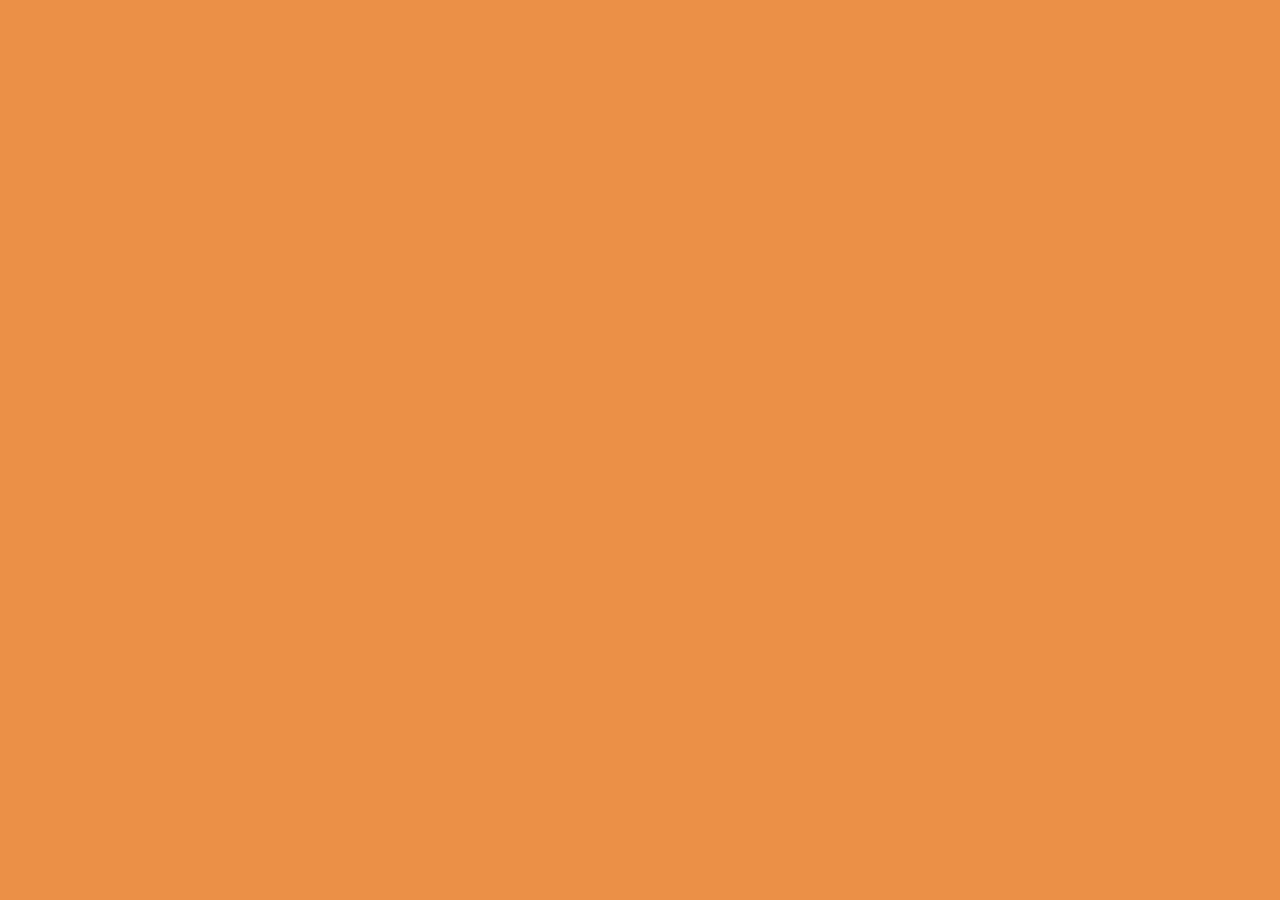
==== index.html @ 6bf0b113 "Update page title and background color. Co-authored-by: Cursor <cursoragent@cursor.com>" ====
<!DOCTYPE html>
<html lang="ko">
<head>
    <meta charset="UTF-8">
    <meta name="viewport" content="width=device-width, initial-scale=1.0">
    <title>황지환</title>
    <link rel="stylesheet" href="style.css">
</head>
<body>

    <script src="script.js"></script>
</body>
</html>
---- style.css ----
body {
    background-color: #eb9047;
}
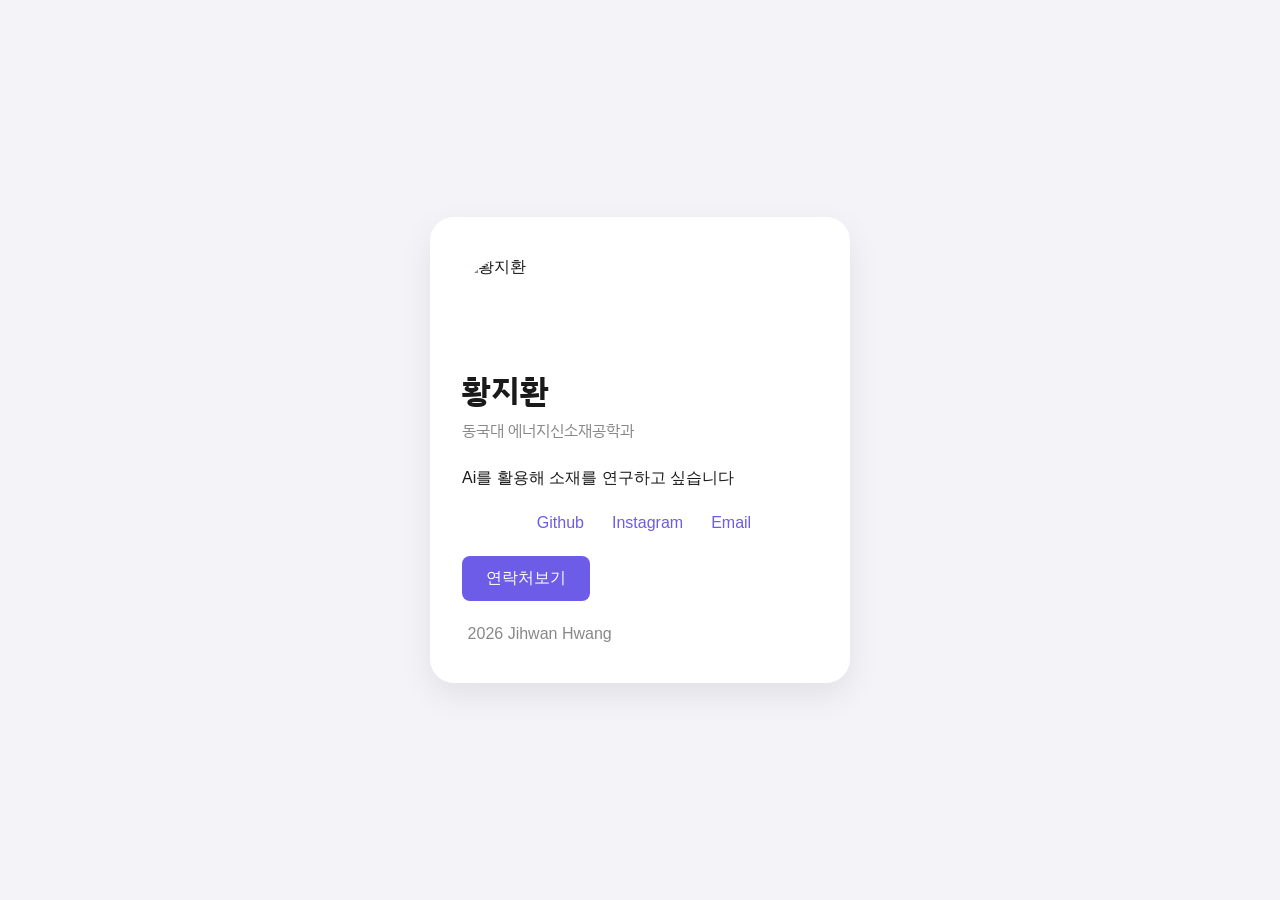
==== commit bfa4941c: "Build name card markup with fonts, social links, and modal. Co-authored-by: Cursor <cursoragent@curs" ====
--- a/index.html
+++ b/index.html
@@ -4,10 +4,43 @@
     <meta charset="UTF-8">
     <meta name="viewport" content="width=device-width, initial-scale=1.0">
     <title>황지환</title>
+    <link rel="preconnect" href="https://fonts.googleapis.com">
+    <link rel="preconnect" href="https://fonts.gstatic.com" crossorigin>
+    <link href="https://fonts.googleapis.com/css2?family=IBM+Plex+Sans+KR:wght@400;500;700&display=swap" rel="stylesheet">
     <link rel="stylesheet" href="style.css">
+    <script src="https://kit.fontawesome.com/a1e9b38e05.js" crossorigin="anonymous"></script>
 </head>
 <body>
-
+    <main class="card">
+        <img src="https://i.namu.wiki/i/fOdKixTDzYZn0F-LVdtKdyweVexERadBl60tylK-vk_rkOiC8jkSnL_riH8inTdNQdRZyJHWylrk4BQS6bsYY3PGheF6uXIlRquKPSjDgMIBSOV0PEdPMrWZdq27hoV5sRXxWWWueNZ7DGCYCBF4PA.webp" alt="황지환">
+        <h1>황지환</h1>
+        <p class="role">동국대 에너지신소재공학과</p>
+        <section>
+            <p class="bio">Ai를 활용해 소재를 연구하고 싶습니다</p>
+        </section>
+        <nav class="links">
+            <a href="https://github.com/devhan710" target="_blank" rel="noopener noreferrer">
+                <i class="fa-brands fa-github" aria-hidden="true"></i> Github
+            </a>
+            <a href="https://www.instagram.com/h_jihwxn" target="_blank" rel="noopener noreferrer">
+                <i class="fa-brands fa-instagram" aria-hidden="true"></i> Instagram
+            </a>
+            <a href="mailto:710devji@gmail.com">
+                <i class="fa-solid fa-envelope" aria-hidden="true"></i> Email
+            </a>
+        </nav>
+        <button class="contact-button" id="contact-button">연락처보기</button>
+        <footer>
+            <i class="fa-regular fa-copyright" aria-hidden="true"></i> 2026 Jihwan Hwang
+        </footer>
+    </main>
+    <div class="modal" id="modal">
+        <div class="modal_box">
+            <h2>연락처</h2>
+            <p>010-1234-5678</p>
+            <button id="close-button">닫기</button>
+        </div>
+    </div>
     <script src="script.js"></script>
 </body>
 </html>
--- a/style.css
+++ b/style.css
@@ -1,3 +1,288 @@
+/* 기본 여백·박스 모델 초기화 */
+* {
+    box-sizing: border-box;
+    margin: 0;
+    padding: 0;
+}
+
+/* 브랜드·텍스트 색·폰트 패밀리를 CSS 변수로 정의 */
+:root {
+    --brand: #6C5CE7;
+    --text: #1a1a1a;
+    --text-muted: #888888;
+    --bg: #f4f3f8;
+    --color-surface: #ffffff; /* 카드(표면) 배경 */
+    --color-shadow: rgba(0, 0, 0, 0.08); /* 카드 그림자 색 */
+    --font-display: "IBM Plex Sans KR", sans-serif;
+    --font-body: "Pretendard", sans-serif;
+}
+
+/* Pretendard Thin (100) 웹폰트 등록 */
+@font-face {
+    font-family: 'Pretendard';
+    src: url('https://cdn.jsdelivr.net/gh/projectnoonnu/pretendard@1.0/Pretendard-Thin.woff2') format('woff2');
+    font-weight: 100;
+    font-display: swap;
+}
+
+/* Pretendard ExtraLight (200) 웹폰트 등록 */
+@font-face {
+    font-family: 'Pretendard';
+    src: url('https://cdn.jsdelivr.net/gh/projectnoonnu/pretendard@1.0/Pretendard-ExtraLight.woff2') format('woff2');
+    font-weight: 200;
+    font-display: swap;
+}
+
+/* Pretendard Light (300) 웹폰트 등록 */
+@font-face {
+    font-family: 'Pretendard';
+    src: url('https://cdn.jsdelivr.net/gh/projectnoonnu/pretendard@1.0/Pretendard-Light.woff2') format('woff2');
+    font-weight: 300;
+    font-display: swap;
+}
+
+/* Pretendard Regular (400) 웹폰트 등록 */
+@font-face {
+    font-family: 'Pretendard';
+    src: url('https://cdn.jsdelivr.net/gh/projectnoonnu/pretendard@1.0/Pretendard-Regular.woff2') format('woff2');
+    font-weight: 400;
+    font-display: swap;
+}
+
+/* Pretendard Medium (500) 웹폰트 등록 */
+@font-face {
+    font-family: 'Pretendard';
+    src: url('https://cdn.jsdelivr.net/gh/projectnoonnu/pretendard@1.0/Pretendard-Medium.woff2') format('woff2');
+    font-weight: 500;
+    font-display: swap;
+}
+
+/* Pretendard SemiBold (600) 웹폰트 등록 */
+@font-face {
+    font-family: 'Pretendard';
+    src: url('https://cdn.jsdelivr.net/gh/projectnoonnu/pretendard@1.0/Pretendard-SemiBold.woff2') format('woff2');
+    font-weight: 600;
+    font-display: swap;
+}
+
+/* Pretendard Bold (700) 웹폰트 등록 */
+@font-face {
+    font-family: 'Pretendard';
+    src: url('https://cdn.jsdelivr.net/gh/projectnoonnu/pretendard@1.0/Pretendard-Bold.woff2') format('woff2');
+    font-weight: 700;
+    font-display: swap;
+}
+
+/* Pretendard ExtraBold (800) 웹폰트 등록 */
+@font-face {
+    font-family: 'Pretendard';
+    src: url('https://cdn.jsdelivr.net/gh/projectnoonnu/pretendard@1.0/Pretendard-ExtraBold.woff2') format('woff2');
+    font-weight: 800;
+    font-display: swap;
+}
+
+/* Pretendard Black (900) 웹폰트 등록 */
+@font-face {
+    font-family: 'Pretendard';
+    src: url('https://cdn.jsdelivr.net/gh/projectnoonnu/pretendard@1.0/Pretendard-Black.woff2') format('woff2');
+    font-weight: 900;
+    font-display: swap;
+}
+
+/* 페이지 배경 + 카드를 화면 중앙에 두기 (카드 밖 = body) */
 body {
-    background-color: #eb9047;
+    background-color: var(--bg);
+    min-height: 100vh; /* 세로 기준을 뷰포트 전체 높이로 잡음 */
+    display: flex; /* flex 컨테이너로 만듦 */
+    justify-content: center; /* 가로 중앙 정렬 */
+    align-items: center; /* 세로 중앙 정렬 */
+    padding: 24px;
+    font-family: var(--font-body);
+    color: var(--text);
+}
+
+/* 글자 선택(드래그) 시 브랜드색 하이라이트 */
+::selection {
+    background-color: var(--brand);
+    color: var(--color-surface);
+}
+
+/* 모든 링크 밑줄 제거 */
+a {
+    text-decoration: none;
+}
+
+/* 카드가 아래에서 살짝 떠오르며 등장 */
+@keyframes card-in {
+    from {
+        opacity: 0;
+        transform: translateY(16px);
+    }
+    to {
+        opacity: 1;
+        transform: translateY(0);
+    }
+}
+
+/*
+ * 명함 카드 상자 (.card)
+ * - width: 100%  → 좁은 화면에서는 가로를 가득 채움
+ * - max-width: 420px → 넓은 화면에서는 420px까지만 커짐 (카드가 과하게 안 늘어남)
+ * - padding: 40px 32px → 안쪽 여백 (위아래 40, 좌우 32)
+ * - background / border-radius / box-shadow → 흰 면 + 둥근 모서리 + 떠 있는 느낌
+ */
+.card {
+    width: 100%;
+    max-width: 420px;
+    padding: 40px 32px;
+    background: var(--color-surface);
+    border-radius: 24px;
+    box-shadow: 0 12px 32px var(--color-shadow);
+    animation: card-in 0.6s ease both; /* 페이지 로드 시 부드러운 등장 */
+}
+
+/* 프로필 사진: 정사각 + 원형 클립 */
+.card > img {
+    width: 96px;
+    height: 96px;
+    aspect-ratio: 1;
+    object-fit: cover;
+    border-radius: 50%;
+    display: block;
+    margin-bottom: 16px;
+}
+
+/* 이름 제목: IBM Plex Sans KR로 강조, 크기·두께 */
+h1 {
+    font-family: var(--font-display);
+    font-size: 32px;
+    font-weight: 700;
+    margin-bottom: 8px;
+}
+
+/* 소속/역할: IBM Plex Sans KR로 이름과 한 묶음, 작게·흐린 색 */
+.role {
+    font-family: var(--font-display);
+    font-size: 16px;
+    font-weight: 400;
+    color: var(--text-muted);
+    margin-bottom: 24px;
+}
+
+/* 소개 문구: Pretendard로 읽기 편하게, 크기·줄간격 */
+.bio {
+    font-family: var(--font-body);
+    font-size: 16px;
+    font-weight: 400;
+    line-height: 1.6;
+}
+
+/* 소개 블록 아래 간격 */
+section {
+    margin-bottom: 24px;
+}
+
+/* 링크 줄: flex로 가로 한 줄 + 가운데 + gap 간격 */
+.links {
+    display: flex; /* 링크들을 flex 아이템으로 나란히 배치 */
+    justify-content: center; /* 링크 묶음을 가로 가운데로 */
+    align-items: center; /* 링크 높이를 세로 중앙 맞춤 */
+    gap: 20px; /* 링크 사이 간격 (margin 대신 gap) */
+    margin-bottom: 24px;
+}
+
+/* 소셜 링크: 아이콘·텍스트 flex 정렬 + Pretendard + 브랜드색 */
+.links a {
+    display: flex; /* 아이콘과 글자를 한 줄 flex로 */
+    align-items: center; /* 아이콘·글자 세로 중앙 정렬 */
+    gap: 8px; /* 아이콘과 글자 사이 간격 (margin 대신 gap) */
+    font-family: var(--font-body);
+    font-weight: 500;
+    color: var(--brand);
+    text-decoration: none;
+    transition: color 0.2s ease, opacity 0.2s ease;
+}
+
+/* 링크 hover 시 살짝 진한 브랜드색 */
+.links a:hover {
+    color: color-mix(in srgb, var(--brand) 75%, black);
+}
+
+/* 푸터 아이콘과 텍스트 사이 간격 */
+footer i {
+    margin-right: 0.35em;
+}
+
+/* 연락처 버튼: 글꼴 상속 + 브랜드색 */
+.contact-button {
+    background-color: var(--brand);
+    color: var(--color-surface);
+    border: none;
+    border-radius: 8px;
+    padding: 12px 24px;
+    font-family: inherit;
+    font-size: 16px;
+    font-weight: 500;
+    cursor: pointer;
+    margin-bottom: 24px;
+    transition: transform 0.15s ease, box-shadow 0.15s ease, background-color 0.2s ease;
+}
+
+/* 버튼 hover: 떠오름 + 배경색 변화 */
+.contact-button:hover {
+    transform: translateY(-2px);
+    box-shadow: 0 10px 24px var(--color-shadow);
+    background-color: color-mix(in srgb, var(--brand) 80%, black);
+}
+
+/* 푸터 저작권 문구: Pretendard, 작고 흐린 색 */
+footer {
+    font-family: var(--font-body);
+    font-size: 16px;
+    font-weight: 400;
+    color: var(--text-muted);
+}
+/* 모달 오버레이: 열림/닫힘 모두 부드럽게 */
+.modal {
+    display: flex;
+    position: fixed;
+    inset: 0;
+    background-color: rgba(0, 0, 0, 0.5);
+    justify-content: center;
+    align-items: center;
+    opacity: 0;
+    visibility: hidden;
+    pointer-events: none;
+    /* 닫힐 때: opacity 끝난 뒤에야 완전히 숨김 */
+    transition:
+        opacity 0.3s ease,
+        visibility 0s linear 0.3s;
+}
+
+/* 열림 */
+.modal.is-open {
+    opacity: 1;
+    visibility: visible;
+    pointer-events: auto;
+    /* 열릴 때: visibility는 즉시 */
+    transition:
+        opacity 0.3s ease,
+        visibility 0s linear 0s;
+}
+
+/* 모달 안쪽 상자: 열릴 때 커지고, 닫힐 때 다시 줄어듦 */
+.modal_box {
+    background: #fff;
+    padding: 32px;
+    border-radius: 20px;
+    transform: scale(0.96) translateY(12px);
+    opacity: 0;
+    transition:
+        transform 0.3s ease,
+        opacity 0.3s ease;
+}
+
+.modal.is-open .modal_box {
+    transform: scale(1) translateY(0);
+    opacity: 1;
 }
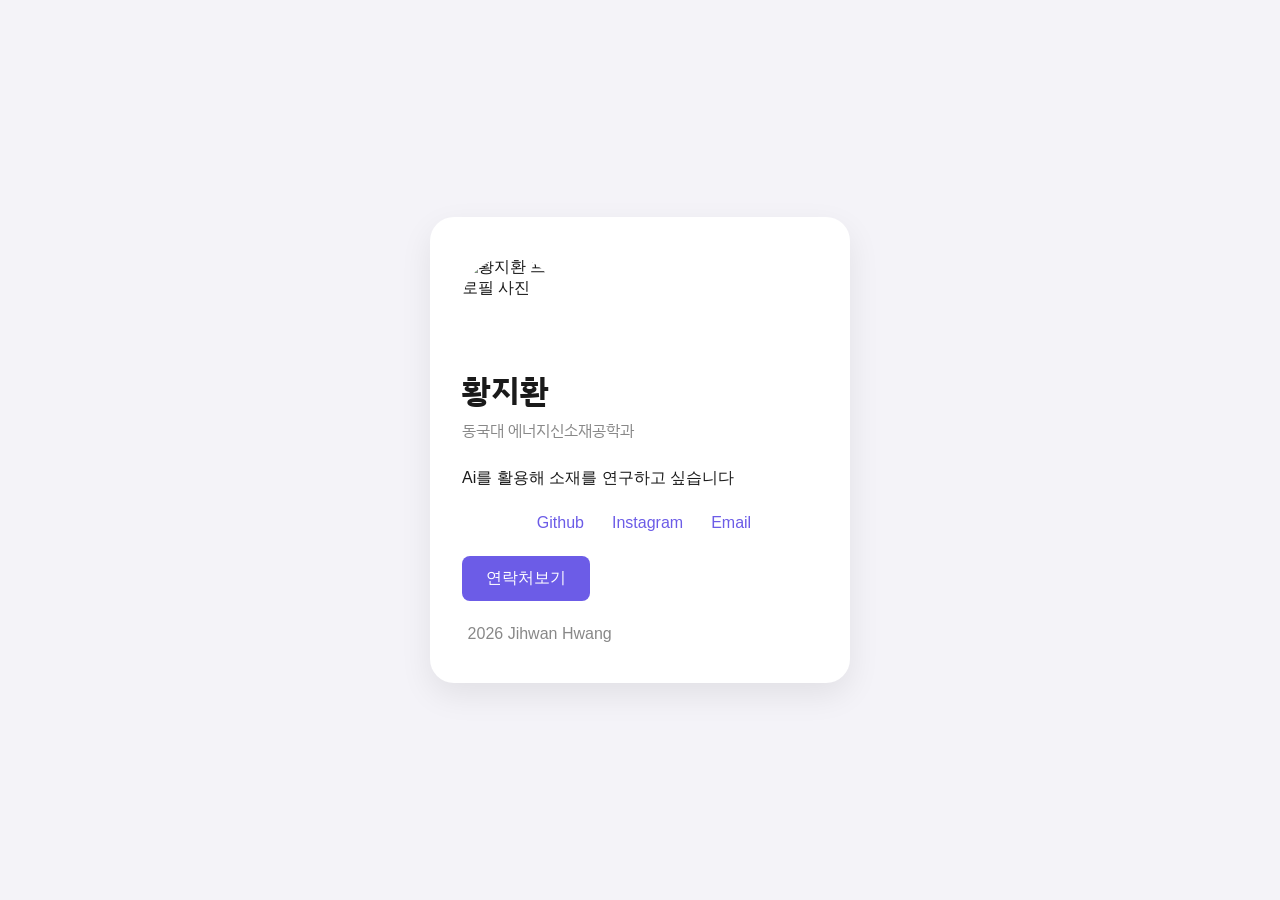
==== commit 84cab1bf: "Add SEO setup with robots, sitemap, and structured data. Co-authored-by: Cursor <cursoragent@cursor." ====
--- a/index.html
+++ b/index.html
@@ -3,7 +3,62 @@
 <head>
     <meta charset="UTF-8">
     <meta name="viewport" content="width=device-width, initial-scale=1.0">
-    <title>황지환</title>
+
+    <!-- 검색엔진용 -->
+    <title>황지환 · 바이브 미 | AI 소재 연구</title>
+    <meta name="description" content="동국대 에너지신소재공학과 황지환 온라인 명함. AI를 활용해 소재를 연구하고, 깃허브·인스타·이메일로 연결됩니다.">
+    <meta name="keywords" content="황지환, Jihwan Hwang, AI, 소재 연구, 에너지신소재, 동국대, 온라인 명함, 바이브 미">
+    <meta name="author" content="황지환">
+    <meta name="robots" content="index, follow">
+    <meta name="googlebot" content="index, follow">
+    <link rel="canonical" href="https://jihwan710.netlify.app/">
+
+    <!-- SNS 공유 카드용 (카톡·슬랙·페북·인스타) -->
+    <meta property="og:title" content="황지환 · 바이브 미">
+    <meta property="og:description" content="AI를 활용해 소재를 연구하는 사람">
+    <meta property="og:image" content="https://jihwan710.netlify.app/og.png">
+    <meta property="og:image:width" content="1200">
+    <meta property="og:image:height" content="630">
+    <meta property="og:url" content="https://jihwan710.netlify.app/">
+    <meta property="og:type" content="website">
+    <meta property="og:locale" content="ko_KR">
+    <meta property="og:site_name" content="황지환 · 바이브 미">
+
+    <!-- 트위터/X용 -->
+    <meta name="twitter:card" content="summary_large_image">
+    <meta name="twitter:title" content="황지환 · 바이브 미">
+    <meta name="twitter:description" content="AI를 활용해 소재를 연구하는 사람">
+    <meta name="twitter:image" content="https://jihwan710.netlify.app/og.png">
+
+    <!-- 브라우저·모바일 -->
+    <meta name="theme-color" content="#6C5CE7">
+    <meta name="format-detection" content="telephone=no">
+    <link rel="icon" href="/favicon.ico" type="image/x-icon">
+    <link rel="apple-touch-icon" href="/og.png">
+
+    <!-- 구조화 데이터: 검색결과 리치 스니펫용 (Person) -->
+    <script type="application/ld+json">
+    {
+      "@context": "https://schema.org",
+      "@type": "Person",
+      "name": "황지환",
+      "alternateName": "Jihwan Hwang",
+      "url": "https://jihwan710.netlify.app/",
+      "image": "https://jihwan710.netlify.app/og.png",
+      "jobTitle": "에너지신소재공학 전공",
+      "description": "AI를 활용해 소재를 연구하고 싶습니다.",
+      "email": "mailto:710devji@gmail.com",
+      "affiliation": {
+        "@type": "CollegeOrUniversity",
+        "name": "동국대학교 에너지신소재공학과"
+      },
+      "sameAs": [
+        "https://github.com/devhan710",
+        "https://www.instagram.com/h_jihwxn"
+      ]
+    }
+    </script>
+
     <link rel="preconnect" href="https://fonts.googleapis.com">
     <link rel="preconnect" href="https://fonts.gstatic.com" crossorigin>
     <link href="https://fonts.googleapis.com/css2?family=IBM+Plex+Sans+KR:wght@400;500;700&display=swap" rel="stylesheet">
@@ -11,36 +66,45 @@
     <script src="https://kit.fontawesome.com/a1e9b38e05.js" crossorigin="anonymous"></script>
 </head>
 <body>
-    <main class="card">
-        <img src="https://i.namu.wiki/i/fOdKixTDzYZn0F-LVdtKdyweVexERadBl60tylK-vk_rkOiC8jkSnL_riH8inTdNQdRZyJHWylrk4BQS6bsYY3PGheF6uXIlRquKPSjDgMIBSOV0PEdPMrWZdq27hoV5sRXxWWWueNZ7DGCYCBF4PA.webp" alt="황지환">
-        <h1>황지환</h1>
-        <p class="role">동국대 에너지신소재공학과</p>
-        <section>
-            <p class="bio">Ai를 활용해 소재를 연구하고 싶습니다</p>
+    <main class="card" itemscope itemtype="https://schema.org/Person">
+        <img
+            src="https://i.namu.wiki/i/fOdKixTDzYZn0F-LVdtKdyweVexERadBl60tylK-vk_rkOiC8jkSnL_riH8inTdNQdRZyJHWylrk4BQS6bsYY3PGheF6uXIlRquKPSjDgMIBSOV0PEdPMrWZdq27hoV5sRXxWWWueNZ7DGCYCBF4PA.webp"
+            alt="황지환 프로필 사진"
+            width="96"
+            height="96"
+            itemprop="image"
+        >
+        <h1 itemprop="name">황지환</h1>
+        <p class="role" itemprop="affiliation">동국대 에너지신소재공학과</p>
+        <section aria-label="소개">
+            <p class="bio" itemprop="description">Ai를 활용해 소재를 연구하고 싶습니다</p>
         </section>
-        <nav class="links">
-            <a href="https://github.com/devhan710" target="_blank" rel="noopener noreferrer">
+        <nav class="links" aria-label="소셜 링크">
+            <a href="https://github.com/devhan710" target="_blank" rel="noopener noreferrer me" itemprop="sameAs">
                 <i class="fa-brands fa-github" aria-hidden="true"></i> Github
             </a>
-            <a href="https://www.instagram.com/h_jihwxn" target="_blank" rel="noopener noreferrer">
+            <a href="https://www.instagram.com/h_jihwxn" target="_blank" rel="noopener noreferrer me" itemprop="sameAs">
                 <i class="fa-brands fa-instagram" aria-hidden="true"></i> Instagram
             </a>
-            <a href="mailto:710devji@gmail.com">
+            <a href="mailto:710devji@gmail.com" itemprop="email">
                 <i class="fa-solid fa-envelope" aria-hidden="true"></i> Email
             </a>
         </nav>
-        <button class="contact-button" id="contact-button">연락처보기</button>
+        <button type="button" class="contact-button" id="contact-button" aria-haspopup="dialog" aria-controls="modal">
+            연락처보기
+        </button>
         <footer>
-            <i class="fa-regular fa-copyright" aria-hidden="true"></i> 2026 Jihwan Hwang
+            <i class="fa-regular fa-copyright" aria-hidden="true"></i>
+            <span>2026 Jihwan Hwang</span>
         </footer>
     </main>
-    <div class="modal" id="modal">
+    <div class="modal" id="modal" role="dialog" aria-modal="true" aria-labelledby="modal-title" aria-hidden="true">
         <div class="modal_box">
-            <h2>연락처</h2>
+            <h2 id="modal-title">연락처</h2>
             <p>010-1234-5678</p>
-            <button id="close-button">닫기</button>
+            <button type="button" id="close-button">닫기</button>
         </div>
     </div>
     <script src="script.js"></script>
 </body>
-</html>+</html>
